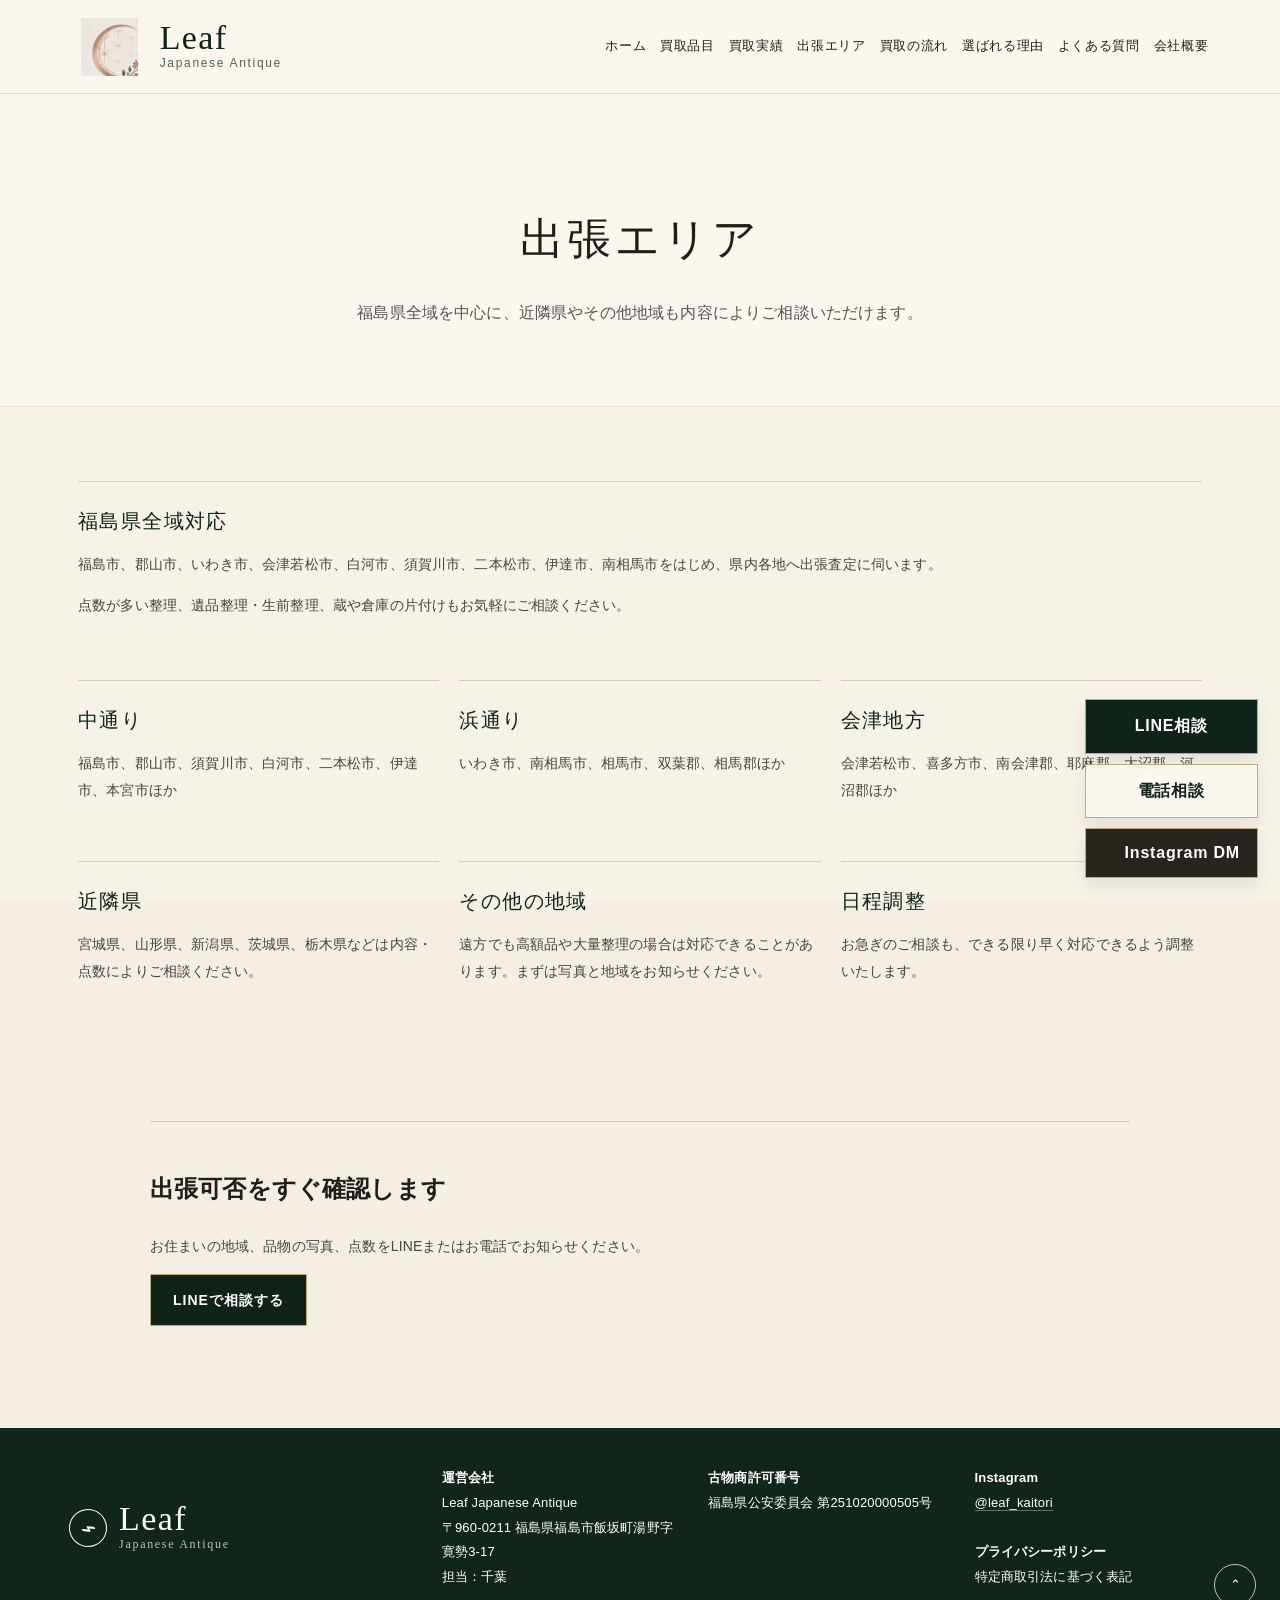
==== area.html @ 9a55712f "Add files via upload" ====
<!doctype html>
<html lang="ja">
<head>
  <meta charset="utf-8" />
  <meta name="viewport" content="width=device-width, initial-scale=1" />
  <title>出張エリア｜福島県全域の出張買取 Leaf Japanese Antique</title>
  <meta name="description" content="Leaf Japanese Antiqueの出張買取対応エリア。福島市、郡山市、いわき市、会津若松市、白河市など福島県全域を中心に、近隣県やその他地域も内容によりご相談いただけます。" />
  <meta name="keywords" content="福島県 出張買取,福島市 出張買取,郡山市 出張買取,いわき市 出張買取,会津若松市 買取,白河市 買取,近隣県 出張買取" />
  <meta name="robots" content="index,follow" />
  <meta property="og:locale" content="ja_JP" />
  <meta property="og:type" content="website" />
  <meta property="og:site_name" content="Leaf Japanese Antique" />
  <meta property="og:title" content="出張エリア｜福島県全域の出張買取 Leaf Japanese Antique" />
  <meta property="og:description" content="福島市、郡山市、いわき市、会津若松市、白河市など福島県全域を中心に出張査定へ伺います。" />
  <meta property="og:image" content="assets/logo-main.png" />
  <meta name="twitter:card" content="summary_large_image" />
  <link rel="icon" type="image/png" href="assets/favicon.png" />
  <link rel="stylesheet" href="style.css?v=20260909a" />
</head>
<body>
  <header class="site-header">
    <a class="logo" href="index.html" aria-label="Leaf Japanese Antique ホーム">
      <img class="logo-icon" src="assets/logo-icon.png?v=20260820" alt="Leaf Japanese Antique ロゴ" />
      <span class="logo-text"><strong>Leaf</strong><small>Japanese Antique</small></span>
    </a>
    <button class="menu-toggle" aria-label="メニューを開く">☰</button>
    <nav class="nav"><a href="index.html">ホーム</a><a href="items.html">買取品目</a><a href="results.html">買取実績</a><a href="area.html">出張エリア</a><a href="index.html#flow">買取の流れ</a><a href="index.html#reason">選ばれる理由</a><a href="index.html#faq">よくある質問</a><a href="index.html#company">会社概要</a></nav>
    <div class="header-actions"><a class="btn btn-green" href="https://line.me/R/ti/p/@191wwmqs" target="_blank" rel="noopener">LINEで相談する</a><a class="btn btn-light" href="#phone-contact" data-phone-modal aria-label="電話番号を表示する">電話で相談する</a><a class="btn btn-instagram" href="https://www.instagram.com/leaf_kaitori?utm_source=ig_web_button_share_sheet&amp;stkn=ZDNlZDc0MzIxNw==" target="_blank" rel="noopener" aria-label="InstagramのDMで買取相談">Instagram DM</a></div>
  </header>

  <main>
    <section class="page-head">
      <h1>出張エリア</h1>
      <p>福島県全域を中心に、近隣県やその他地域も内容によりご相談いただけます。</p>
    </section>

    <section class="section area-layout">
      <article class="area-main">
        <h2>福島県全域対応</h2>
        <p>福島市、郡山市、いわき市、会津若松市、白河市、須賀川市、二本松市、伊達市、南相馬市をはじめ、県内各地へ出張査定に伺います。</p>
        <p>点数が多い整理、遺品整理・生前整理、蔵や倉庫の片付けもお気軽にご相談ください。</p>
      </article>
      <div class="area-grid">
        <article><h2>中通り</h2><p>福島市、郡山市、須賀川市、白河市、二本松市、伊達市、本宮市ほか</p></article>
        <article><h2>浜通り</h2><p>いわき市、南相馬市、相馬市、双葉郡、相馬郡ほか</p></article>
        <article><h2>会津地方</h2><p>会津若松市、喜多方市、南会津郡、耶麻郡、大沼郡、河沼郡ほか</p></article>
        <article><h2>近隣県</h2><p>宮城県、山形県、新潟県、茨城県、栃木県などは内容・点数によりご相談ください。</p></article>
        <article><h2>その他の地域</h2><p>遠方でも高額品や大量整理の場合は対応できることがあります。まずは写真と地域をお知らせください。</p></article>
        <article><h2>日程調整</h2><p>お急ぎのご相談も、できる限り早く対応できるよう調整いたします。</p></article>
      </div>
    </section>

    <section class="cta-box">
      <h2>出張可否をすぐ確認します</h2>
      <p>お住まいの地域、品物の写真、点数をLINEまたはお電話でお知らせください。</p>
      <a class="btn btn-green" href="https://line.me/R/ti/p/@191wwmqs" target="_blank" rel="noopener">LINEで相談する</a>
    </section>
  </main>

  <footer id="company" class="footer"><div class="footer-brand"><span class="leaf-mark">⌁</span><div><strong>Leaf</strong><small>Japanese Antique</small></div></div><div><b>運営会社</b><br />Leaf Japanese Antique<br />〒960-0211 福島県福島市飯坂町湯野字寛勢3-17<br />担当：千葉</div><div><b>古物商許可番号</b><br />福島県公安委員会 第251020000505号</div><div><b>Instagram</b><br /><a href="https://www.instagram.com/leaf_kaitori?utm_source=ig_web_button_share_sheet&amp;stkn=ZDNlZDc0MzIxNw==" target="_blank" rel="noopener">@leaf_kaitori</a><br /><br /><b>プライバシーポリシー</b><br />特定商取引法に基づく表記</div><button class="top-btn" aria-label="ページ上部へ">⌃</button></footer>
  <div class="fixed-contact" aria-label="固定お問い合わせ"><a class="fixed-line" href="https://line.me/R/ti/p/@191wwmqs" target="_blank" rel="noopener">LINE相談</a><a class="fixed-tel" href="#phone-contact" data-phone-modal aria-label="電話番号を表示する">電話相談</a><a class="fixed-instagram" href="https://www.instagram.com/leaf_kaitori?utm_source=ig_web_button_share_sheet&amp;stkn=ZDNlZDc0MzIxNw==" target="_blank" rel="noopener" aria-label="InstagramのDMで買取相談">Instagram DM</a></div>
  <script src="script.js?v=20260909a"></script>
</body>
</html>
---- style.css ----
:root{
  --green:#0f2419;
  --green2:#1a3022;
  --ink:#201e1a;
  --muted:#5f594f;
  --bg:#f5efe3;
  --paper:#fbf7ef;
  --beige:#ede2d0;
  --line:#d8c9b2;
  --gold:#92713d;
  --gold-soft:#c1a978;
  --shadow:none;
}
*{box-sizing:border-box}
html{scroll-behavior:smooth;scroll-padding-top:118px}
[id]{scroll-margin-top:118px}
body{margin:0;background:var(--bg);color:var(--ink);font-family:"Hiragino Sans","Yu Gothic",Meiryo,sans-serif;line-height:1.9;letter-spacing:.01em}
body::before{content:"";position:fixed;inset:0;z-index:-1;pointer-events:none;background:rgba(255,255,255,.18)}
h1,h2,h3,.logo strong,.footer-brand strong{font-family:"Hiragino Mincho ProN","Yu Mincho",YuMincho,serif}
a{color:inherit}
.site-header{height:94px;display:flex;align-items:center;gap:28px;padding:0 5.6%;background:rgba(251,247,239,.94);border-bottom:1px solid rgba(146,113,61,.2);position:sticky;top:0;z-index:50;backdrop-filter:blur(18px)}
.logo{display:flex;align-items:center;gap:12px;text-decoration:none;color:var(--green);min-width:276px;padding:4px 0}
.logo-icon{width:76px;height:58px;object-fit:contain;display:block;background:transparent;border:0;box-shadow:none;outline:0;mix-blend-mode:normal;filter:none;opacity:1}
.logo-text{white-space:nowrap}
.logo strong,.footer-brand strong{display:block;font-size:34px;line-height:1;font-weight:500;letter-spacing:.04em}
.logo small,.footer-brand small{display:block;font-size:12px;line-height:1.42;letter-spacing:.14em;color:rgba(16,38,26,.72)}
.leaf-mark{width:38px;height:38px;border:1px solid currentColor;border-radius:50%;display:grid;place-items:center;transform:rotate(-25deg);font-size:25px;line-height:1}
.nav{display:flex;gap:23px;margin-left:auto;font-family:"Hiragino Sans","Yu Gothic",sans-serif;font-size:13px;white-space:nowrap;letter-spacing:.05em}
.nav a{text-decoration:none}
.nav a:hover{color:var(--gold)}
.header-actions{display:flex;gap:10px}
.menu-toggle{display:none;background:transparent;border:0;font-size:28px;color:var(--green)}
.btn{position:relative;z-index:2;display:inline-flex;align-items:center;justify-content:center;min-height:48px;border:1px solid var(--gold-soft);border-radius:0;padding:12px 22px;text-decoration:none;font-family:"Hiragino Sans","Yu Gothic",sans-serif;font-size:14px;font-weight:700;letter-spacing:.07em;transition:background-color .24s ease,color .24s ease,border-color .24s ease,transform .24s ease;white-space:nowrap}
.btn-green{background:var(--green);border-color:var(--gold-soft);color:#fff}
.btn-light{background:rgba(251,248,241,.86);color:var(--green);border-color:var(--gold-soft)}
.btn-instagram{background:#2a241f;border-color:var(--gold-soft);color:#fff}
.btn-instagram,.fixed-instagram{gap:8px}
.btn-instagram::before,.fixed-instagram::before,.instagram-link::before{content:"";display:inline-block;width:14px;height:14px;flex:0 0 14px;background:url("assets/instagram-icon.png") center/contain no-repeat}
.instagram-link{display:inline-flex;align-items:center;gap:6px}
.btn-large{min-height:56px;padding:15px 36px}
.btn:hover{transform:translateY(-1px)}
.btn-green:hover{background:#1b3525}
.btn-light:hover{background:#fff;color:#173b25}
.btn-instagram:hover{background:#3a3129}
.hero{min-height:590px;display:grid;grid-template-columns:minmax(500px,44%) 1fr;background:var(--paper);overflow:hidden;border-bottom:1px solid rgba(146,113,61,.18)}
.hero-copy{position:relative;z-index:2;display:flex;flex-direction:column;justify-content:center;padding:72px clamp(42px,5vw,92px)}
.hero-copy.reveal{opacity:1;transform:none}
.hero h1{max-width:520px;font-size:clamp(34px,2.65vw,48px);line-height:1.55;font-weight:400;margin:0 0 22px;letter-spacing:.055em;color:#191713}
.hero-copy>p{margin:0 0 32px;max-width:440px;font-size:16px;color:#453e34;letter-spacing:.02em}
.hero-buttons{display:grid;grid-template-columns:repeat(2,minmax(0,1fr));gap:14px;margin-bottom:44px;max-width:520px}
.hero-buttons .btn{width:100%;padding-left:18px;padding-right:18px}
.hero-buttons .btn-instagram{grid-column:1/-1}
.hero-points{display:grid;grid-template-columns:repeat(3,minmax(0,1fr));gap:0;font-family:"Hiragino Sans","Yu Gothic",sans-serif;color:#203d2b;border-top:1px solid var(--line);max-width:560px}
.hero-points div{display:flex;align-items:center;min-height:78px;padding:20px 20px 0;margin:0;border-right:1px solid var(--line);font-size:15px;line-height:1.55;color:#273b2f}
.hero-points div:first-child{padding-left:0}
.hero-points div:last-child{border-right:0}
.hero-points b{font-size:15px;font-weight:700;letter-spacing:.02em}
.hero-image{min-height:600px;filter:sepia(.12) saturate(.7) contrast(.94) brightness(.93)}
.hero-slideshow{position:relative;overflow:hidden;background:#e8dfcf}
.hero-slideshow::after{content:"";position:absolute;inset:0;z-index:1;background:linear-gradient(90deg,rgba(20,18,14,.28),rgba(20,18,14,.08) 44%,rgba(20,18,14,.24));pointer-events:none}
.hero-slide{position:absolute;inset:0;background:center/cover no-repeat;opacity:0;transition:opacity 1.25s cubic-bezier(.22,.61,.36,1)}
.hero-slide-store{background-position:center 52%;background-size:cover}
.hero-slide.is-active{opacity:1}
.hero-arrow{position:absolute;top:50%;z-index:4;width:42px;height:42px;border:1px solid rgba(231,220,203,.86);border-radius:0;background:rgba(21,18,14,.38);color:#fff;font-size:32px;line-height:1;display:grid;place-items:center;transform:translateY(-50%);cursor:pointer;transition:.24s ease}
.hero-arrow:hover{background:rgba(25,22,18,.56)}
.hero-prev{left:22px}
.hero-next{right:22px}
.hero-dots{position:absolute;left:0;right:0;bottom:22px;z-index:4;display:flex;justify-content:center;gap:10px}
.hero-dots button{width:10px;height:10px;border:1px solid rgba(255,255,255,.85);border-radius:50%;background:rgba(255,255,255,.36);padding:0;cursor:pointer}
.hero-dots button.is-active{background:#fff}
.section{max-width:1080px;margin:0 auto;padding:74px 28px}
.section-title{text-align:left;margin-bottom:36px}
.section-title h2,.section h2{font-weight:400;font-size:32px;line-height:1.55;margin:0;text-align:left;letter-spacing:.07em;color:#1b1a17}
.section-title span{display:none}
.section-title h2{display:inline-block}
.section-title p{font-family:"Hiragino Sans","Yu Gothic",sans-serif;font-size:14px;color:var(--muted);margin:9px 0 0;line-height:1.85}
.local-seo{max-width:1120px;background:transparent;border-top:1px solid var(--line);border-bottom:1px solid var(--line);border-radius:0;box-shadow:none}
.local-seo h2{text-align:left;font-size:30px;margin-bottom:16px}
.local-seo p:not(.section-label){margin:0 0 12px;font-family:"Hiragino Sans","Yu Gothic",sans-serif;font-size:15px;line-height:2;color:#3f3a32}
.local-seo p:not(.section-label):last-of-type{margin-bottom:0}
.local-highlight{color:var(--green);font-weight:700;border-bottom:1px solid rgba(146,113,61,.5);padding:0 .04em}
.local-seo ul{display:grid;grid-template-columns:repeat(3,1fr);gap:18px;margin:28px 0 0;padding:0;list-style:none;font-family:"Hiragino Sans","Yu Gothic",sans-serif;font-size:16px;line-height:1.75}
.local-seo li{padding:0 0 0 18px;background:transparent;border:0;border-left:1px solid var(--gold-soft);border-radius:0;color:#243b2b;font-weight:700}
.two-col{display:grid;grid-template-columns:1fr 1fr;gap:0 28px}
.item-row{min-height:76px;display:grid;grid-template-columns:1fr 24px;align-items:center;text-decoration:none;padding:0 8px 0 0;background:transparent;border-bottom:1px solid var(--line);transition:color .22s ease,transform .22s ease}
.item-row:hover{color:var(--gold);transform:translateX(2px)}
.item-row img{display:none}
.item-row b{font-size:18px;font-weight:600}
.item-row em{font-style:normal;color:#9b7b42;font-size:22px}
.center-btn{display:block;width:min(280px,100%);margin:44px 0 0;text-align:center;padding:15px 20px;border:1px solid var(--gold-soft);text-decoration:none;color:var(--green);border-radius:0;background:transparent;font-family:"Hiragino Sans","Yu Gothic",sans-serif;font-weight:700;letter-spacing:.07em}
.center-btn::after{content:"  ↓"}
.reason{max-width:1120px;background:transparent;border-top:1px solid var(--line);border-bottom:1px solid var(--line);border-radius:0;box-shadow:none}
.reason-grid{display:grid;grid-template-columns:repeat(5,1fr);gap:28px;margin-top:44px;text-align:center}
.reason-grid div{color:var(--green)}
.reason-grid span{display:grid;place-items:center;width:46px;height:46px;margin:0 auto;color:#fff;background:var(--green);border:1px solid var(--gold-soft);border-radius:50%;font-size:17px;line-height:1;box-shadow:none}
.reason-grid b{display:block;margin-top:13px;font-family:"Hiragino Sans","Yu Gothic",sans-serif;font-size:14px;color:#1f1d1a;line-height:1.75}
.anxiety{max-width:1120px;background:transparent;border:0;border-radius:0;box-shadow:none}
.anxiety-head{max-width:820px;margin:0 0 40px;text-align:left}
.section-label{display:block;margin:0 0 10px;padding:0;border:0;border-radius:0;background:transparent;color:#765c33;font-family:"Hiragino Sans","Yu Gothic",sans-serif;font-size:12px;letter-spacing:.12em}
.anxiety-lead{margin:18px 0 0;font-family:"Hiragino Sans","Yu Gothic",sans-serif;font-size:15px;line-height:2;color:#3f3a32}
.anxiety-grid{display:grid;grid-template-columns:repeat(2,1fr);gap:0 52px;border-top:1px solid var(--line)}
.anxiety-card{min-height:0;padding:24px 0;background:transparent;border:0;border-bottom:1px solid var(--line);border-radius:0;box-shadow:none}
.anxiety-card h3{margin:0 0 9px;color:var(--green);font-size:15px;line-height:1.62}
.anxiety-card p{margin:0;font-family:"Hiragino Sans","Yu Gothic",sans-serif;font-size:13px;line-height:1.9;color:#3c382f}
.anxiety-message{margin:34px 0 0;max-width:780px;padding:22px 0 0;text-align:left;background:transparent;border:0;border-radius:0;box-shadow:none}
.anxiety-message strong{display:block;color:var(--green);font-size:18px;font-weight:500;letter-spacing:.04em}
.anxiety-message p{margin:8px 0 0;font-family:"Hiragino Sans","Yu Gothic",sans-serif;color:#5a5145}
.flow-grid{display:grid;grid-template-columns:repeat(5,1fr);gap:28px;border-top:1px solid var(--line)}
.flow-grid article{position:relative;padding-top:3px}
.flow-grid article:not(:last-child)::after{content:"›";position:absolute;right:-15px;top:32px;color:#9b7b42;font-size:22px}
.flow-grid strong{display:block;width:auto;height:auto;border:0;border-radius:0;font-size:18px;color:#8a6a38;background:transparent;font-family:"Hiragino Mincho ProN","Yu Mincho",YuMincho,serif}
.flow-grid h3{font-size:17px;margin:15px 0 0}
.flow-grid p{font-family:"Hiragino Sans","Yu Gothic",sans-serif;font-size:14px;margin:8px 0;color:#444;line-height:1.9}
.pickup-results{max-width:1120px}
.store-instagram{margin:6px 0 0!important;color:#4b443a!important}
.store-instagram a{display:inline-flex;align-items:center;gap:6px;margin-left:8px;color:var(--green);font-weight:700;text-decoration:none;border-bottom:1px solid rgba(146,113,61,.45)}
.gallery-block{padding-top:32px;border-top:1px solid var(--line)}
.gallery-block-store{margin-top:54px}
.gallery-heading{display:grid;grid-template-columns:minmax(160px,240px) 1fr;gap:28px;align-items:end;margin-bottom:24px}
.gallery-heading h3{margin:0;color:var(--green);font-size:22px;font-weight:400;letter-spacing:.06em}
.gallery-heading-title{display:block}
.gallery-heading-title a{display:inline-flex;align-items:center;gap:6px;color:var(--green);font-family:"Hiragino Sans","Yu Gothic",sans-serif;font-size:14px;font-weight:700;text-decoration:none;border-bottom:1px solid rgba(146,113,61,.45)}
.gallery-heading p{margin:0;color:var(--muted);font-family:"Hiragino Sans","Yu Gothic",sans-serif;font-size:14px;line-height:1.8}
.pickup-result-grid{display:grid;grid-template-columns:repeat(4,minmax(0,1fr));gap:30px 26px;align-items:start}
.pickup-result-grid-buying{grid-template-columns:minmax(0,1.1fr) minmax(280px,.9fr)}
.pickup-result-grid-store{grid-template-columns:repeat(4,minmax(0,1fr))}
.pickup-result-card{overflow:visible;background:transparent;border:0;border-radius:0;box-shadow:none}
.pickup-result-card img{display:block;width:100%;aspect-ratio:16/11;object-fit:cover;background:#eadfce;filter:sepia(.08) saturate(.82) contrast(.96) brightness(.97)}
.pickup-result-card.featured{grid-column:span 2}
.pickup-result-card.featured img{aspect-ratio:4/3}
.pickup-result-card:not(.featured):nth-of-type(even){margin-top:34px}
.pickup-result-card div{padding:20px 0 0}
.pickup-result-card h3{margin:0 0 8px;color:var(--green);font-size:19px;line-height:1.45}
.pickup-result-card p{margin:0 0 16px;font-family:"Hiragino Sans","Yu Gothic",sans-serif;font-size:14px;line-height:1.9;color:#433d34}
.pickup-result-card dl{display:grid;grid-template-columns:64px 1fr;gap:5px 10px;margin:0;padding-top:13px;border-top:1px solid var(--line);font-family:"Hiragino Sans","Yu Gothic",sans-serif;font-size:13px;line-height:1.6}
.pickup-result-card dt{color:#80602c}
.pickup-result-card dd{margin:0;color:#333}
.result-note{margin:24px 0 0;font-family:"Hiragino Sans","Yu Gothic",sans-serif;font-size:13px;line-height:1.7;color:#645b50;text-align:left}
.voice{max-width:none;background:var(--paper);border-top:1px solid rgba(146,113,61,.18);border-bottom:1px solid rgba(146,113,61,.18);box-shadow:none;overflow:hidden}
.voice h2{max-width:1120px;margin:0 auto}
.voice-scroll{margin-top:28px;overflow:hidden;scroll-snap-type:x mandatory;-webkit-overflow-scrolling:touch}
.voice-track{display:flex;width:max-content;gap:24px;padding:0 max(28px,calc((100vw - 1120px)/2)) 12px;animation:voiceSlide 56s linear infinite}
.voice-scroll:hover .voice-track{animation-play-state:paused}
.voice article{width:330px;min-height:218px;background:transparent;padding:0 28px 0 0;border-radius:0;border:0;border-right:1px solid var(--line);scroll-snap-align:start;box-shadow:none}
.stars{color:#c99b2e;letter-spacing:.08em}
.voice p{font-family:"Hiragino Sans","Yu Gothic",sans-serif;font-size:14px;color:#222;line-height:1.9}
.voice small{color:#333}
@keyframes voiceSlide{from{transform:translateX(0)}to{transform:translateX(-50%)}}
.contact-wrap{display:grid;grid-template-columns:minmax(0,1.25fr) minmax(320px,.75fr);gap:56px;align-items:start;border-top:1px solid var(--line)}
.faq-card,.contact-card{background:transparent;padding:0;border:0;border-radius:0;box-shadow:none}
.contact-card{align-self:start;text-align:left;position:sticky;top:122px;padding-left:34px;border-left:1px solid var(--line)}
.faq-card h2{text-align:left;margin-bottom:18px}
.contact-card h2{text-align:left;margin-bottom:14px}
.faq-card details{background:transparent;margin:0;padding:16px 0;border:0;border-bottom:1px solid var(--line);border-radius:0}
.faq-card summary{cursor:pointer;font-family:"Hiragino Sans","Yu Gothic",sans-serif;font-weight:700}
.faq-card p,.contact-card p{font-family:"Hiragino Sans","Yu Gothic",sans-serif;font-size:14px;line-height:1.9}
.contact-buttons{display:grid;grid-template-columns:repeat(2,minmax(0,1fr));gap:12px;margin-top:20px}
.contact-buttons .btn{width:100%;padding-left:16px;padding-right:16px}
.contact-buttons .btn-instagram{grid-column:1/-1}
.tel{display:block;text-align:left;text-decoration:none;color:#1d1d1b;font-size:34px;line-height:1.2;margin-top:26px;letter-spacing:.03em;font-family:"Hiragino Mincho ProN","Yu Mincho",YuMincho,serif}
.hours{text-align:left;margin-top:5px}
.social-info{margin-top:28px;padding-top:22px;border-top:1px solid var(--line);font-family:"Hiragino Sans","Yu Gothic",sans-serif}
.social-title{margin:0 0 8px;color:#80602c;font-size:13px;letter-spacing:.12em}
.social-info a{display:inline-block;color:var(--green);font-weight:700;text-decoration:none;border-bottom:1px solid rgba(146,113,61,.45)}
.social-info small{display:block;margin-top:8px;color:var(--muted);font-size:12px;line-height:1.8}
.footer{background:#10261a;color:#fff;padding:38px 5.4%;display:grid;grid-template-columns:1.45fr 1fr 1fr 1fr;gap:30px;position:relative;font-family:"Hiragino Sans","Yu Gothic",sans-serif;font-size:13px;line-height:1.9}
.footer a{color:inherit;text-decoration:none;border-bottom:1px solid rgba(255,255,255,.35)}
.footer-brand{font-family:"Hiragino Mincho ProN","Yu Mincho",serif;display:flex;align-items:center;gap:12px}
.footer-brand small{color:rgba(255,255,255,.72)}
.footer .leaf-mark{border-color:#fff}
.top-btn{position:absolute;right:24px;bottom:22px;width:42px;height:42px;border-radius:50%;border:1px solid rgba(255,255,255,.72);background:transparent;color:#fff;cursor:pointer}
.page-head{padding:104px 24px 62px;text-align:center;background:var(--paper);border-bottom:1px solid rgba(159,132,88,.18)}
.page-head h1{font-size:44px;font-weight:400;margin:0;letter-spacing:.08em}
.page-head p{font-family:"Hiragino Sans","Yu Gothic",sans-serif;color:#555}
.all-items{display:grid;grid-template-columns:repeat(2,1fr);gap:22px}
.all-items article,.cta-box{background:transparent;border:0;border-top:1px solid var(--line);border-radius:0;padding:26px 0;box-shadow:none}
.all-items.is-filtered{grid-template-columns:minmax(0,760px);justify-content:start}
.all-items.is-filtered article{display:none}
.all-items.is-filtered article.is-active{display:block}
.item-filter-note{grid-column:1/-1;margin:0 0 4px;font-family:"Hiragino Sans","Yu Gothic",sans-serif;font-size:14px;color:var(--muted)}
.item-filter-note a{color:var(--green);font-weight:700;text-decoration:none;border-bottom:1px solid rgba(146,113,61,.45)}
.all-items h2{font-size:22px;color:var(--green);text-align:left}
.all-items p,.cta-box p{font-family:"Hiragino Sans","Yu Gothic",sans-serif;font-size:14px;color:#444;line-height:1.9}
.result-grid,.area-grid{display:grid;grid-template-columns:repeat(4,1fr);gap:20px}
.result-grid article,.area-grid article,.area-main{background:transparent;border:0;border-top:1px solid var(--line);border-radius:0;padding:24px 0;box-shadow:none}
.result-grid span{display:inline-block;margin-bottom:8px;padding:0;color:#856333;font-family:"Hiragino Sans","Yu Gothic",sans-serif;font-size:12px}
.result-grid h2,.area-grid h2,.area-main h2{font-size:20px;color:var(--green);text-align:left;margin:0 0 8px}
.result-grid p,.area-grid p,.area-main p,.note{font-family:"Hiragino Sans","Yu Gothic",sans-serif;font-size:14px;color:#444;line-height:1.9}
.result-grid b{display:block;margin-top:14px;color:#7a5928;font-family:"Hiragino Sans","Yu Gothic",sans-serif;font-size:15px}
.note{margin:22px 0 0;text-align:center}
.area-layout{max-width:1180px}
.area-main{margin-bottom:24px;background:transparent}
.area-grid{grid-template-columns:repeat(3,1fr)}
.cta-box{max-width:980px;margin:24px auto 76px;text-align:left;background:transparent}
.cta-box h2{text-align:left}
.fixed-contact{position:fixed;right:22px;bottom:22px;z-index:80;display:grid;gap:10px;font-family:"Hiragino Sans","Yu Gothic",sans-serif}
.fixed-contact a{display:flex;align-items:center;justify-content:center;min-width:132px;min-height:50px;padding:11px 17px;border-radius:0;text-decoration:none;font-weight:700;letter-spacing:.05em;box-shadow:0 8px 18px rgba(28,25,20,.08);white-space:nowrap}
.fixed-line{background:var(--green);color:#fff;border:1px solid var(--gold-soft)}
.fixed-tel{background:rgba(251,248,241,.94);color:var(--green);border:1px solid var(--gold-soft)}
.fixed-instagram{background:#2a241f;color:#fff;border:1px solid var(--gold-soft);line-height:1.25;text-align:center}
.modal-open{overflow:hidden}
.phone-modal[hidden]{display:none}
.phone-modal{position:fixed;inset:0;z-index:200;display:grid;place-items:center;padding:24px;opacity:0;pointer-events:none;transition:opacity .18s ease}
.phone-modal.is-open{opacity:1;pointer-events:auto}
.phone-modal-backdrop{position:absolute;inset:0;background:rgba(16,24,18,.46);backdrop-filter:blur(4px)}
.phone-modal-panel{position:relative;z-index:1;width:min(520px,100%);padding:42px 38px;background:var(--paper);border:1px solid var(--gold-soft);border-radius:0;box-shadow:0 20px 48px rgba(24,20,14,.18);text-align:center;transform:translateY(10px);transition:transform .18s ease}
.phone-modal.is-open .phone-modal-panel{transform:translateY(0)}
.phone-modal-panel:focus{outline:0}
.phone-modal-x{position:absolute;right:14px;top:12px;width:38px;height:38px;border:0;background:transparent;color:var(--green);font-size:26px;line-height:1;cursor:pointer}
.phone-modal .section-label{text-align:center}
.phone-modal h2{margin:6px 0 18px;font-size:28px;font-weight:400;letter-spacing:.06em}
.phone-modal-number{display:inline-block;margin:0;text-decoration:none;color:#1d1d1b;font-family:"Hiragino Mincho ProN","Yu Mincho",YuMincho,serif;font-size:38px;line-height:1.2;letter-spacing:.04em}
.phone-modal-hours{margin:12px 0 0;font-family:"Hiragino Sans","Yu Gothic",sans-serif;font-size:15px;color:#3f3a32}
.phone-modal-note{margin:18px auto 0;max-width:380px;font-family:"Hiragino Sans","Yu Gothic",sans-serif;font-size:13px;line-height:1.8;color:var(--muted)}
.phone-modal-actions{display:flex;justify-content:center;gap:14px;margin-top:26px}
.line-modal-text{margin:0 auto 18px;max-width:390px;font-family:"Hiragino Sans","Yu Gothic",sans-serif;font-size:14px;line-height:1.85;color:#3f3a32}
.line-qr{display:block;width:min(280px,72vw);height:auto;margin:0 auto;padding:12px;background:#fff;border:1px solid var(--line)}
.line-modal-id{margin:12px 0 0;font-family:"Hiragino Sans","Yu Gothic",sans-serif;font-size:14px;font-weight:700;color:var(--green)}
.phone-call-btn{display:none}
.reveal{opacity:0;transform:translateY(10px);transition:opacity .7s cubic-bezier(.22,.61,.36,1),transform .7s cubic-bezier(.22,.61,.36,1)}
.reveal.show{opacity:1;transform:none}
@media(prefers-reduced-motion:reduce){
  html{scroll-behavior:auto}
  .reveal,.hero-slide,.btn,.item-row{transition:none}
  .voice-track{animation:none}
}
@media(max-width:1700px){
  .header-actions{display:none}
}
@media(max-width:1320px){
  .logo{min-width:248px}
  .nav{gap:14px;font-size:13px}
}
@media(max-width:1120px){
  .site-header{gap:18px;padding:0 3.5%}
  .logo{min-width:248px}
  .logo-icon{width:70px;height:54px}
  .nav{gap:13px;font-size:13px}
  .hero{grid-template-columns:minmax(390px,46%) 1fr;min-height:540px}
  .hero-copy{padding:56px clamp(30px,4vw,54px)}
  .hero h1{font-size:42px}
  .hero-image{min-height:540px}
  .flow-grid{grid-template-columns:repeat(3,1fr)}
  .flow-grid article:not(:last-child)::after{display:none}
  .anxiety-grid{grid-template-columns:repeat(2,1fr)}
  .local-seo ul{grid-template-columns:1fr}
  .reason-grid{grid-template-columns:repeat(5,1fr)}
  .pickup-result-grid{grid-template-columns:repeat(2,1fr)}
  .pickup-result-grid-buying,.pickup-result-grid-store{grid-template-columns:repeat(2,1fr)}
  .pickup-result-card.featured{grid-column:span 2}
  .pickup-result-card:not(.featured):nth-of-type(even){margin-top:0}
  .contact-wrap{grid-template-columns:1fr;gap:42px}
  .contact-card{position:static;padding-left:0;border-left:0;border-top:1px solid var(--line);padding-top:34px}
  .result-grid{grid-template-columns:repeat(2,1fr)}
}
@media(max-width:820px){
  html{scroll-padding-top:98px}
  [id]{scroll-margin-top:98px}
  body{padding-bottom:74px}
  .site-header{height:auto;min-height:82px;padding:13px 18px;flex-wrap:wrap}
  .logo{min-width:0;gap:9px}
  .logo-icon{width:62px;height:48px}
  .logo strong{font-size:30px}
  .logo small{font-size:12px}
  .menu-toggle{display:block;margin-left:auto}
  .nav,.header-actions{display:none;width:100%;flex-direction:column;gap:8px}
  .nav.open,.header-actions.open{display:flex}
  .nav a{padding:8px 0}
  .header-actions .btn-light{display:flex}
  .hero{grid-template-columns:1fr;min-height:auto}
  .hero-image{order:-1;min-height:330px}
  .hero-slide-store{background-position:center center}
  .hero-slide{background-size:cover;background-color:#efe8dc}
  .hero-arrow{width:38px;height:38px;font-size:28px}
  .hero-prev{left:12px}
  .hero-next{right:12px}
  .hero-dots{bottom:14px}
  .hero-copy{padding:34px 22px 40px}
  .hero h1{font-size:31px;letter-spacing:.04em;line-height:1.6}
  .hero-buttons,.contact-buttons{grid-template-columns:1fr}
  .hero-buttons{gap:12px;margin-bottom:28px;max-width:none}
  .hero-buttons .btn-instagram,.contact-buttons .btn-instagram{grid-column:auto}
  .hero-points{display:grid;grid-template-columns:1fr;max-width:100%}
  .hero-points div{width:100%;min-height:auto;margin:0 0 8px;padding:0 0 10px;border-right:0;border-bottom:1px solid var(--line);font-size:15px}
  .hero-points b{font-size:15px}
  .hero-points div:last-child{border-bottom:0}
  .local-seo h2{font-size:25px}
  .local-seo p:not(.section-label){font-size:14px}
  .local-seo ul{font-size:15px}
  .two-col,.reason-grid,.anxiety-grid,.flow-grid,.pickup-result-grid,.contact-wrap,.all-items,.result-grid,.area-grid{grid-template-columns:1fr}
  .gallery-heading{grid-template-columns:1fr;gap:6px;margin-bottom:20px}
  .gallery-block{padding-top:26px}
  .gallery-block-store{margin-top:42px}
  .pickup-result-grid-buying,.pickup-result-grid-store{grid-template-columns:1fr}
  .reason-grid{gap:26px}
  .anxiety-head{text-align:left}
  .anxiety h2{text-align:left;font-size:26px}
  .anxiety-lead{font-size:14px}
  .anxiety-card{min-height:0;padding:22px 0}
  .anxiety-message{text-align:left;padding:20px 0 0}
  .pickup-result-card.featured{grid-column:auto}
  .pickup-result-card:not(.featured):nth-of-type(even){margin-top:0}
  .pickup-result-card div{padding:18px 0 0}
  .result-note{text-align:left}
  .footer{grid-template-columns:1fr}
  .section{padding:58px 20px}
  .item-row{min-height:68px}
  .voice article{width:284px}
  .voice-track{gap:16px;padding-inline:20px;animation-duration:58s}
  .faq-card,.contact-card{padding-left:0;padding-right:0}
  .tel{font-size:28px}
  .btn{width:100%}
  .fixed-contact{left:0;right:0;bottom:0;grid-template-columns:1fr 1fr 1fr;gap:0;padding:9px;background:rgba(255,253,248,.96);border-top:1px solid var(--line);backdrop-filter:blur(12px)}
  .fixed-contact a{min-width:0;min-height:50px;padding:9px 6px;border-radius:4px;box-shadow:none;font-size:13px;letter-spacing:.02em}
  .phone-modal{padding:18px}
  .phone-modal-panel{padding:34px 22px 26px}
  .phone-modal h2{font-size:24px}
  .phone-modal-number{font-size:32px}
  .phone-modal-actions{flex-direction:column}
  .phone-call-btn{display:inline-flex}
}
@media(min-width:700px) and (max-width:820px){
  .hero-copy{padding:44px 48px 50px}
  .hero h1{max-width:620px}
  .hero-buttons{grid-template-columns:repeat(2,minmax(0,1fr))}
  .hero-buttons .btn{width:auto;min-width:220px}
  .hero-buttons .btn-instagram{grid-column:1/-1}
  .hero-points{display:grid;grid-template-columns:repeat(3,1fr);gap:0;max-width:620px}
  .hero-points div{width:auto;min-height:64px;margin:0;padding:0 18px;border-bottom:0;border-right:1px solid var(--line);font-size:14px}
  .hero-points div:first-child{padding-left:0}
  .hero-points div:last-child{border-right:0}
  .hero-points b{font-size:14px}
  .anxiety-grid{grid-template-columns:repeat(2,1fr)}
}
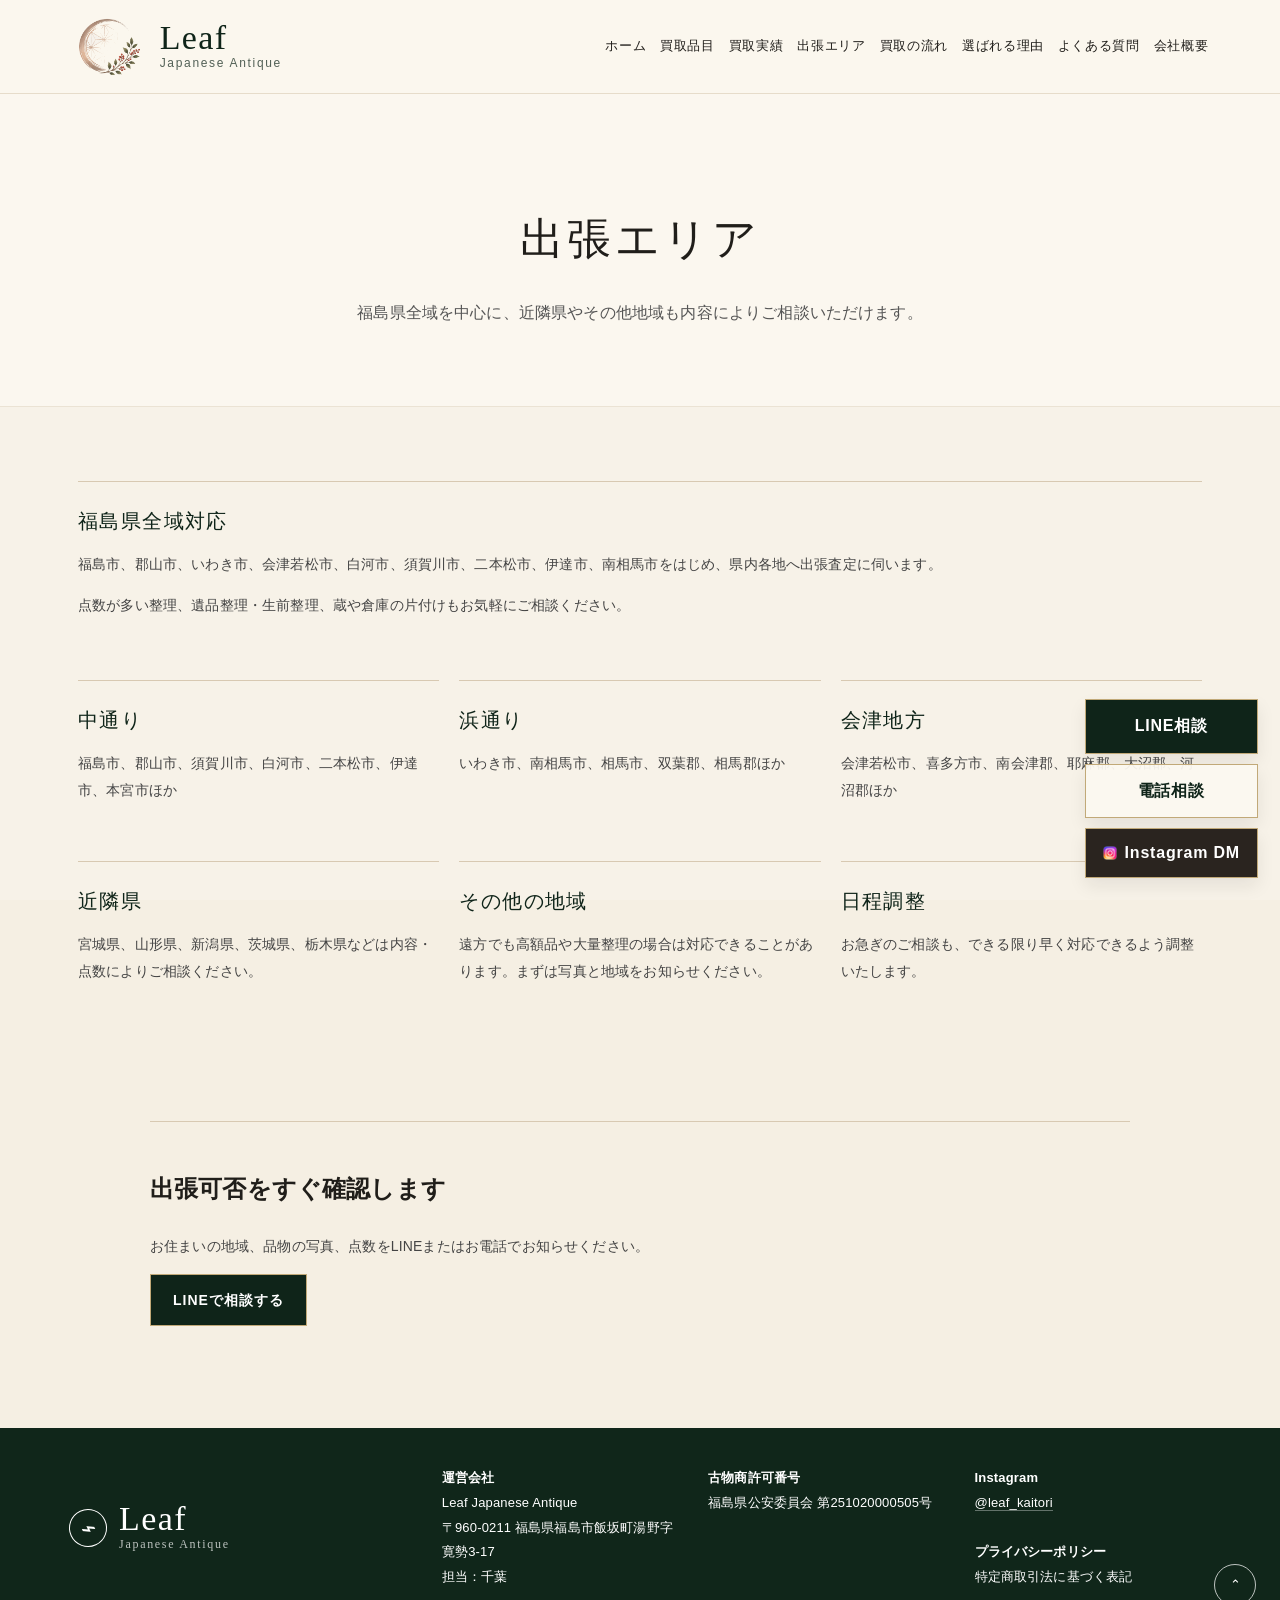
==== commit 7c502de1: "Add files via upload" ====
--- a/area.html
+++ b/area.html
@@ -7,11 +7,13 @@
   <meta name="description" content="Leaf Japanese Antiqueの出張買取対応エリア。福島市、郡山市、いわき市、会津若松市、白河市など福島県全域を中心に、近隣県やその他地域も内容によりご相談いただけます。" />
   <meta name="keywords" content="福島県 出張買取,福島市 出張買取,郡山市 出張買取,いわき市 出張買取,会津若松市 買取,白河市 買取,近隣県 出張買取" />
   <meta name="robots" content="index,follow" />
+  <link rel="canonical" href="https://leaf-miyako.github.io/leaf-japanese-antique/area.html" />
   <meta property="og:locale" content="ja_JP" />
   <meta property="og:type" content="website" />
   <meta property="og:site_name" content="Leaf Japanese Antique" />
   <meta property="og:title" content="出張エリア｜福島県全域の出張買取 Leaf Japanese Antique" />
   <meta property="og:description" content="福島市、郡山市、いわき市、会津若松市、白河市など福島県全域を中心に出張査定へ伺います。" />
+  <meta property="og:url" content="https://leaf-miyako.github.io/leaf-japanese-antique/area.html" />
   <meta property="og:image" content="assets/logo-main.png" />
   <meta name="twitter:card" content="summary_large_image" />
   <link rel="icon" type="image/png" href="assets/favicon.png" />
